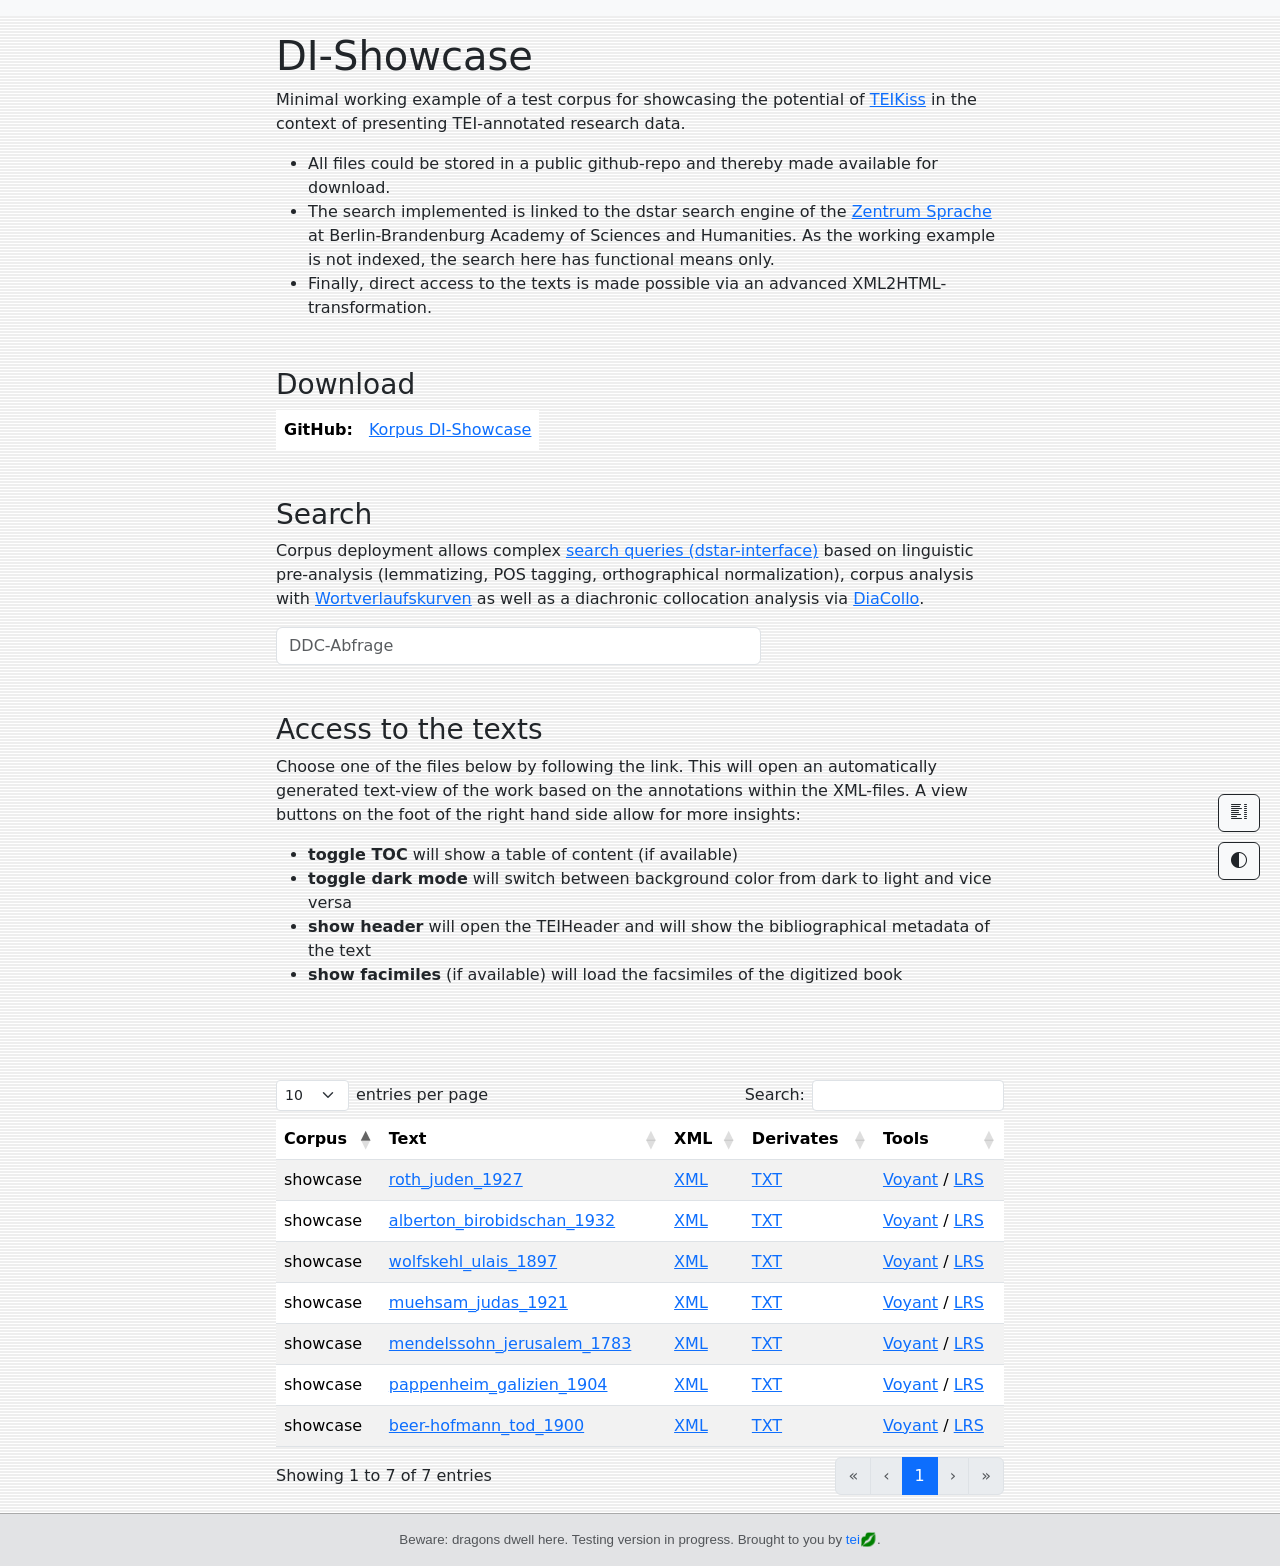
==== docs/index.html @ 68587efe "mv output to docs" ====
<!DOCTYPE html>
<html>
<head>
<meta http-equiv="Content-Type" content="text/html; charset=UTF-8">
<meta name="robots" content="noindex">
<meta charset="UTF-8">
<meta name="viewport" content="width=device-width, initial-scale=1">
<title>showcase</title>
<link rel="apple-touch-icon" sizes="180x180" href="../../images/apple-touch-icon.png">
<meta name="apple-mobile-web-app-title" content="teikiss">
<link rel="manifest" href="../../images/site.webmanifest">
<link href="../../lib/bootstrap/bootstrap.min.css" rel="stylesheet">
<link rel="stylesheet" href="../../lib/bootstrap-icons/bootstrap-icons.css">
<link href="tei.css" rel="stylesheet">
<script src="../../lib/spotlight/spotlight.bundle.js"></script><script src="../../lib/popper/popper.min.js"></script><link rel="stylesheet" href="../../lib/tippy/tippy.css">
<script src="../../lib/tippy/tippy.umd.min.js"></script><script>
      window.dtaBase = 'https://www.deutschestextarchiv.de/'
    </script><script type="module" src="../../tei.js"></script><link rel="stylesheet" href="../../lib/datatables/dataTables.bootstrap5.min.css">
</head>
<body>
<div id="teik-spinner" class="position-fixed top-0 start-0 w-100 h-100 bg-dark bg-opacity-50 d-flex justify-content-center align-items-center d-none" style="z-index: 1050"><div class="spinner-border text-dark" role="status"><span class="visually-hidden">Loading…</span></div></div>
<header xmlns="http://www.w3.org/1999/xhtml">
  <nav class="navbar navbar-light bg-light">
    <div class="container-fluid">
	<!--      <a class="navbar-brand" href="/kiss">tei💋</a> -->
    </div>
  </nav>
</header><div class="content"><main class="flex-shrink-0"><div class="container"><div class="row">
<div class="col-lg-8 col-md-8 mx-auto p-3">
<h1>DI-Showcase</h1>
<p>
	  Minimal working example of a test corpus for showcasing the
	  potential of <a href="https://github.com/deutschestextarchiv/teikiss">TEIKiss</a> in the context of presenting
	  TEI-annotated research data.  
      </p>
<ul>
<li>All files could be stored in a public github-repo and
		 thereby made available for download.</li>
<li>The search implemented is linked to the dstar search engine of
	 the <a href="https://www.bbaw.de/forschung/zentren/zentrum-sprache">Zentrum
		     Sprache</a> at Berlin-Brandenburg Academy of
	 Sciences and Humanities. As the working example is not
	 indexed, the search here has functional means only.</li>
<li>Finally, direct access to the texts is made possible via
	     an advanced XML2HTML-transformation.</li>
</ul>
</div>
<div class="col-lg-8 col-md-8 mx-auto p-3">
<h3>Download</h3>
<table class="table table-borderless" style="width:auto"><tr>
<td><b>GitHub:</b></td>
<td><a href="https://github.com/mhug/showcase_data">Korpus DI-Showcase</a></td>
</tr></table>
</div>
<div class="col-lg-8 col-md-8 mx-auto p-3">
<h3>Search</h3>
<p>
          Corpus deployment allows complex <a href="https://ddc.dwds.de/dstar/dtaxl">search queries (dstar-interface)</a>
          based on linguistic pre-analysis (lemmatizing, POS tagging,
          orthographical normalization), corpus analysis with <a href="https://ddc.dwds.de/dstar/dtaxl/hist.perl">Wortverlaufskurven</a>
          as well as a diachronic collocation analysis via 
          <a href="https://ddc.dwds.de/dstar/dtaxl/diacollo/">DiaCollo</a>.
        </p>
<form class="mb-3 mx-auto" method="get" action="https://ddc.dwds.de/dstar/dtaxl/dstar.perl"><div class="col-8"><div class="input-group"><input class="form-control" type="search" name="q" placeholder="DDC-Abfrage"></div></div></form>
</div>
<div class="col-lg-8 col-md-12 mx-auto p-3">
<h3>Access to the texts</h3>
<p>
	  Choose one of the files below by following the link. This will open
	  an automatically generated text-view of the work based on
	  the annotations within the XML-files. A view buttons on the
	  foot of the right hand side allow for more insights:
	  <ul>
<li>
<b>toggle TOC</b> will show a table of content (if
		  available)</li>
<li>
<b>toggle dark mode</b> will switch between background
		  color from dark to light and vice versa
	      </li>
<li>
<b>show header</b> will open the TEIHeader and will show
		  the bibliographical metadata of the text
	      </li>
<li>
<b>show facimiles</b> (if available) will load the facsimiles of the digitized book
	      </li>
</ul></p>
</div>
<div class="col-lg-8 col-md-12 mx-auto p-3"><div style="margin-top: 5ex;"><table id="index-table" class="table table-striped table-hover">
<thead></thead>
<tbody></tbody>
</table></div></div>
</div></div></main></div>
<footer><div class="teik-footer text-center bg-secondary-subtle p-3 text-muted">
      Beware: dragons dwell here. Testing version in progress. Brought to you by <a href="https://github.com/haoess/teikiss">tei<span style="color:transparent;text-shadow:0 0 green">💋</span></a>.
    </div></footer><div class="teik-toolset"><button type="button" class="btn btn-light btn-default btn-outline-dark" id="toggleDarkMode"><i class="bi bi-circle-half" title="toggle dark mode" data-bs-toggle="tooltip"></i></button></div>
<script src="../../lib/bootstrap/bootstrap.bundle.min.js"></script><script src="../../lib/datatables/jquery-3.7.1.min.js"></script><script src="../../lib/datatables/dataTables.min.js"></script><script src="../../lib/datatables/dataTables.bootstrap5.min.js"></script><script type="module">
          const resp = await fetch('index.json');
          const json = await resp.json();

          const columns = json.columns.map((col, i) => {
            if (i === 1) {
              return {
                ...col,
                render: (data, type, row) =>
                  type === 'display'
                    ? `<a href="${data}.html">${data}</a>`
                    : data
              };
            }
            return col;
          });

          new DataTable('#index-table', {
            ajax: {
              url: 'index.json',
              dataSrc: 'data'
            },
            columns 
          })
        </script>
</body>
</html>
---- docs/tei.css ----
/* font definitions */
/* noto-sans-regular - latin_latin-ext */
@font-face {
  font-display: swap;
  font-family: 'Noto Sans';
  font-style: normal;
  font-weight: 400;
  src: url('fonts/noto-sans-v42-latin_latin-ext-regular.woff2') format('woff2');
}
/* noto-sans-italic - latin_latin-ext */
@font-face {
  font-display: swap;
  font-family: 'Noto Sans';
  font-style: italic;
  font-weight: 400;
  src: url('fonts/noto-sans-v42-latin_latin-ext-italic.woff2') format('woff2');
}
/* noto-sans-700 - latin_latin-ext */
@font-face {
  font-display: swap;
  font-family: 'Noto Sans';
  font-style: normal;
  font-weight: 700;
  src: url('fonts/noto-sans-v42-latin_latin-ext-700.woff2') format('woff2');
}
/* noto-sans-700italic - latin_latin-ext */
@font-face {
  font-display: swap;
  font-family: 'Noto Sans';
  font-style: italic;
  font-weight: 700;
  src: url('fonts/noto-sans-v42-latin_latin-ext-700italic.woff2') format('woff2');
}

/* junicode variable font */
@font-face {
  font-family: JuniusVF;
  src: url("fonts/JunicodeVF-Roman.woff2");
  font-weight: 300 700;
  font-stretch: 75% 125%;
  font-style: normal
}

/* junicode variable font italic */
@font-face {
  font-family: JuniusVF;
  src: url("fonts/JunicodeVF-Italic.woff2");
  font-weight: 300 700;
  font-stretch: 75% 125%;
  font-style: italic
}

/* ------------------------- */

/* variables */
:root {
  --font-sans: 'Noto Sans', sans-serif;
  --font-serif: 'JuniusVF', serif;
}

/* generic CSS */
html, body { height:100%; margin:0 }

body {
  background: linear-gradient(to bottom, #fff, #fff 50%, #eee 50%, #eee);
  background-size: 100px 3px;
  display: flex;
  flex-direction: column;
  min-height: 100vh
}
[data-bs-theme="dark"] body {
  background: linear-gradient(to bottom, #212529, #212529 50%, #1a1e21 50%, #1a1e21);
  background-size: 100px 3px;
}

header { font-family: var(--font-sans) }
main { }
footer { margin-top:auto }

.content { flex-grow:1 }

.hidden { display:none }

/* wrapper for all TEI div elements */
.teik-div-wrapper {
  position: relative;
  display: block;
  border:1px solid #eee;
  margin-bottom: 1rem;
  padding: 1.5rem .5rem .5rem
}
/* label for TEI div elements*/
.teik-div-label {
  position:absolute;
  top: 0px;
  right: 0px;
  font-family: var(--font-sans);
  font-style: normal;
  font-size: 9pt
}

.teik-footer {
  font-family: var(--font-sans);
  border-top: 1px solid #aaa;
  font-size:smaller
}
.teik-footer a {
  text-decoration:none
}
.teik-footer a:hover {
  transform: scale(1.2);
  transition: transform 0.2s ease
}

/* teikiss toolset buttons */
.teik-toolset {
  position: fixed;
  bottom: 20px;
  right: 20px;
  display: flex;
  flex-direction: column;
  gap: 10px;
}

/* table of contents */
#teik-toc {
  position: fixed;
  top: 1em;
  right: 1em;
  max-height: 90vh;
  min-width: 300px;
  max-width: 300px;
  overflow-y: auto;
  background: var(--bs-secondary-bg-subtle);
  padding: 0.5em;
  border: 1px solid #ccc;
  box-shadow: 0 0 5px rgba(0,0,0,0.1);
  z-index: 1000;
  font-size:10pt;
}

#teik-toc button { float:right }

/* facsimiles */
.teik-side-figure {
  display: block;
  float: left;
  clear: left;
  width: 300px;
  max-height: 520px;
  background: var(--bs-secondary-bg-subtle);
  padding: 10px;
  text-indent: 0
}
.teik-side-figure img {
  max-height: 520px;
  -webkit-transition:.3s ease-in-out;
  transition: .3s ease-in-out
}
.teik-side-figure img:hover {
  -webkit-transform: scale(1.05);
  transform: scale(1.05)
}
.teik-side-figure figcaption {
  background: var(--bs-secondary-bg-subtle)
  width:100%
}

@media (max-width:1279px ) {
  .teik-side-figure { width:200px }
}
@media (max-width:850px ) {
  .teik-side-figure { width:150px }
}
@media (max-width:767px) {
  .teik-side-figure { display:none }
}

/* ------------------------- */

/* modals */
.teik-modal {
  position: fixed;
  z-index: 1000;
  left: 0;
  top: 0;
  width: 100%;
  height: 100%;
  display: flex;
  justify-content: center;
  align-items: center;
}

.teik-modal-content {
  background: var(--bs-secondary-bg-subtle);
  padding: 20px;
  border-radius: 5px;
  max-width: 500px;
  text-align: left;
  position: relative;
}

#teik-modal-close {
  position: absolute;
  top: 10px;
  right: 15px;
  font-size: 18px;
  cursor: pointer;
}

.teik-info-icon {
  font-size: 14px;
  color: blue;
  cursor: pointer;
  margin-left: 5px;
}

/* ------------------------- */

/* TEI CSS */

.tei { background:#fff }
[data-bs-theme="dark"] .tei { background:#212529; color:#eee }

/* elements within <teiHeader> */

.tei-teiHeader {
  font-family: var(--font-sans);
  background: var(--bs-primary-bg-subtle);
  padding: 10px;
  margin-bottom: 5rem
}
.tei-teiHeader div { margin-left:1rem }
.tei-teiHeader .teik-element { font-weight:bold }
.tei-teiHeader .teik-attr { font-family:monospace; font-size:smaller; color:var(--bs-success) }
.tei-teiHeader .teik-attrval {  }

.tei-teiHeader p { margin-bottom:0 }

.tei-fileDesc { display:block }

.tei-respStmt { display:block }

.tei-tagsDecl { display:none }

.tei-titleStmt { display:block }

/* elements within <text> */

.tei-abbr { }

.tei-actor { }

.tei-add { color:#216b46 }

.tei-argument { display:block; text-align:center; font-size:smaller }

.tei-back { }

.tei-bibl { }

.tei-body { }

.tei-byline { }

.tei-castGroup { display:inline-block }

.tei-castItem {
  display: list-item;
  list-style-type: none;
  text-indent: -1.5rem;
  margin-left: 1.5rem;
  position: relative
}

.tei-castList { display:block }

.tei-cb { }

.tei-cell { display:table-cell }
.tei-cell[data-rendition~="#leftBraced"],
.tei-cell[data-rendition~="#rightBraced"]{ vertical-align:middle }

.tei-choice { border-bottom:1px dashed green; cursor:help }

.tei-cit { }

.tei-closer { }

.tei-date { }

.tei-dateline { }

.tei-del { text-decoration:line-through; color:#902d3b}

.tei-div { display:block }

.tei-docAuthor { }

.tei-docDate { }

.tei-docEdition { }

.tei-docImprint { }

.tei-docTitle { }

.tei-epigraph { }

.tei-figure { color:#999; border:1px solid #eee; display:inline-block; text-align:center }
.tei-figure .tei-head { font-size:inherit }

.tei-floatingText { }

/* via JS */
.tei-footnote-line { border-top:1px solid #999; width:5rem; margin:1rem 0 .5rem 0 }
.tei-footnote-text { font-size:smaller }
.tei-footnote-sign { vertical-align:super; font-size:.7em }
.tei-footnote-text > :nth-child(3) { display:inline }

.tei-formula { }
.tei-formula:empty::before { content:'[formula]'; color:var(--bs-secondary); font-family:var(--font-sans) }

.tei-front { }

.tei-fw { font-weight:normal; font-style:normal; font-size:11pt }
.tei-fw[data-type="catch"] { display:block; text-align:right }
.tei-fw[data-type="folNum"] { display:block; text-align:center }
.tei-fw[data-type="header"] { display:block; text-align:center }
.tei-fw[data-type="sig"] { display:block; text-align:center }

.tei-gap { }
.tei-gap::before { content:"[gap]"; color:var(--bs-secondary) }

.tei-head { display:block; text-align:center; font-size:larger; font-weight:bold; margin-top:1rem }

.tei-hi { }

.tei-imprimatur { }

.tei-item { display:list-item; list-style-type:none; text-indent:-1.5rem; margin-left:1.5rem; position:relative }

.tei-l { }

.tei-lb::after { display:block; content:"\a" }

.tei-lg { display:block; margin:1rem 0 1rem 2rem }

.tei-list { display:inline-block }

.tei-listBibl { display:block }

.tei-text .tei-measure-empty::before { content:"[measure] " }
.tei-text .tei-measure-empty { color:var(--bs-secondary); background:#eee }

.tei-metamark { color:var(--bs-secondary) }
.tei-metamark:empty::before { content:"⎡" }

.tei-milestone::after { display:block; margin:1rem 0; content:"" }
.tei-milestone[data-rendition="#hr"]::after { width:50%; margin:1rem auto; height:1px; background:#999 }
.tei-milestone[data-rendition="#hrBlue"]::after { width:50%; margin:1rem auto; height:1px; background:blue }
.tei-milestone[data-rendition="#hrRed"]::after { width:50%; margin:1rem auto; height:1px; background:red }
.tei-milestone[data-rendition="#vr"]::after { border-left:1px solid #666; height:2rem }

.tei-name { }

.tei-note { }
.tei-note[data-type="editorial"] .tei-bibl { font-style:italic }

.tei-opener { }

.tei-orgName { }

.tei-orig { }

.tei-p { display:block; text-indent:2rem; margin-top:.5rem }
.tei-sp .tei-p { display:inline; text-indent:0 }
.tei-footnote-text .tei-p { text-indent:0 }

.tei-pb {
  display: block;
  text-indent: 0;
  text-align: center;
  margin: 1rem 0;
  color: var(--bs-secondary);
  font-family: var(--font-sans);
  font-size: 10pt;
  font-weight: normal;
  font-style:normal
}
.tei-pb[data-n]:empty::before { content:'[page ' attr(data-n) ']' }

.tei-text .tei-persName, .tei-text .tei-persName * { color:#ff006e !important }

.tei-text .tei-placeName, .tei-text .tei-placeName * { color:#8338ec !important }

.tei-postscript { }

.tei-publisher { }

.tei-pubPlace { }

.tei-q { }

.tei-quote, .tei-quote * { background:#e4fcff }

.tei-ref { }

.tei-reg { }

.tei-role { display:inline }

.tei-roleDesc { display:inline }
.tei-roleDesc::before { content:" " }

.tei-row { display:table-row }

.tei-salute { }

.tei-sic { }

.tei-signed { }

.tei-sp { display:block; margin-bottom:1rem }

.tei-space { }
.tei-space[data-dim="horizontal"] { display:inline-block; width:50px }
.tei-space[data-dim="vertical"] { display:inline-block; height:50px }

.tei-speaker { }

.tei-spGrp { }

.tei-stage { font-style:italic }

.tei-subst { }

.tei-supplied { color:var(--bs-secondary) }
.tei-supplied::before { content:'[' }
.tei-supplied::after { content:']' }

.tei-table { display:table; border-collapse:separate }

.tei-text { font-family:var(--font-serif); font-size:14pt }

.tei-titlePage { text-align:center; display:block }

.tei-titlePart { }

.tei-trailer { }

/* ------------------------- */

/* @rendition values */

[data-rendition~="#aq"]      { font-family:var(--font-sans); font-size:smaller }
[data-rendition~="#b"]       { font-weight:bold }
[data-rendition~="#blue"]    { color:blue }
[data-rendition~="#c"]       { display:block; text-align:center }
[data-rendition~="#et"]      { display:block; margin-left:2em; text-indent:0 }
[data-rendition~="#et2"]     { display:block; margin-left:4em; text-indent:0 }
[data-rendition~="#et3"]     { display:block; margin-left:6em; text-indent:0 }
[data-rendition~="#fr"]      { /* TODO, any ideas? */ }
[data-rendition~="#g"]       { letter-spacing:0.125em }
[data-rendition~="#i"]       { font-style:italic }
[data-rendition~="#in"]      { font-size:150% }
[data-rendition~="#k"]       { font-variant:small-caps }
[data-rendition~="#larger"]  { font-size:larger }
[data-rendition~="#red"]     { color:red }
[data-rendition~="#right"]   { display:block; text-align:right }
[data-rendition~="#s"]       { text-decoration:line-through }
[data-rendition~="#smaller"] { font-size:smaller }
[data-rendition~="#sup"]     { vertical-align:super; font-size:70% }
[data-rendition~="#sup"]     { vertical-align:super; font-size:.7em }
[data-rendition~="#u"]       { text-decoration:underline; text-decoration-thickness:1px }
[data-rendition~="#uu"]      { border-bottom:double 3px #000 }

[data-rendition~="#rightBraced"] {
  border-style:solid;
  border-width:0px 12px 0px 0px;
  border-image:url(images/curly-bracket-right.png) 0 541 0 0 repeat stretch;
  padding-right:0.5rem !important;
}

td[data-rendition~="#rightBraced"] {
  border-style:solid;
  border-width:0px 12px 0px 0px;
  border-image:url(images/curly-bracket-left.png) 0 541 0 0 repeat stretch;
  padding-right:0.5rem !important;
}

[data-rendition~="#leftBraced"] {
  border-style:solid;
  border-width:0px 0px 0px 12px;
  border-image:url(images/curly-bracket-left.png) 0 0 0 541 repeat stretch;
  padding-left:0.5rem !important;
}

td[data-rendition~="#leftBraced"] {
  border-style:solid;
  border-width:0px 0px 0px 12px;
  border-image:url(images/curly-bracket-right.png) 0 0 0 541 repeat stretch;
  padding-left:0.5rem !important;
}

[data-rendition~="#bottomBraced"] {
  border-style:solid;
  border-width:0px 0px 12px 0px;
  border-image:url(images/curly-bracket-bottom.png) 0 0 541 0 repeat stretch;
  padding-top:0.5rem !important;
}

td[data-rendition~="#bottomBraced"] {
  border-style:solid;
  border-width:0px 0px 12px 0px;
  border-image:url(images/curly-bracket-bottom.png) 0 0 541 0 repeat stretch;
  padding-bottom:0.5rem !important;
}

[data-rendition~="#topBraced"] {
  border-style:solid;
  border-width:12px 0px 0 0px;
  border-image:url(images/curly-bracket-top.png) 541 0 0 0 repeat stretch;
  padding-top:0.5rem !important;
}

td[data-rendition~="#topBraced"] {
  border-style:solid;
  border-width:12px 0px 0px 0px;
  border-image:url(images/curly-bracket-top.png) 541 0 0 0 repeat stretch;
  padding-bottom:0.5rem !important;
}
---- lib/tippy/tippy.css ----
.tippy-box[data-animation=fade][data-state=hidden]{opacity:0}[data-tippy-root]{max-width:calc(100vw - 10px)}.tippy-box{position:relative;background-color:#333;color:#fff;border-radius:4px;font-size:14px;line-height:1.4;white-space:normal;outline:0;transition-property:transform,visibility,opacity}.tippy-box[data-placement^=top]>.tippy-arrow{bottom:0}.tippy-box[data-placement^=top]>.tippy-arrow:before{bottom:-7px;left:0;border-width:8px 8px 0;border-top-color:initial;transform-origin:center top}.tippy-box[data-placement^=bottom]>.tippy-arrow{top:0}.tippy-box[data-placement^=bottom]>.tippy-arrow:before{top:-7px;left:0;border-width:0 8px 8px;border-bottom-color:initial;transform-origin:center bottom}.tippy-box[data-placement^=left]>.tippy-arrow{right:0}.tippy-box[data-placement^=left]>.tippy-arrow:before{border-width:8px 0 8px 8px;border-left-color:initial;right:-7px;transform-origin:center left}.tippy-box[data-placement^=right]>.tippy-arrow{left:0}.tippy-box[data-placement^=right]>.tippy-arrow:before{left:-7px;border-width:8px 8px 8px 0;border-right-color:initial;transform-origin:center right}.tippy-box[data-inertia][data-state=visible]{transition-timing-function:cubic-bezier(.54,1.5,.38,1.11)}.tippy-arrow{width:16px;height:16px;color:#333}.tippy-arrow:before{content:"";position:absolute;border-color:transparent;border-style:solid}.tippy-content{position:relative;padding:5px 9px;z-index:1}
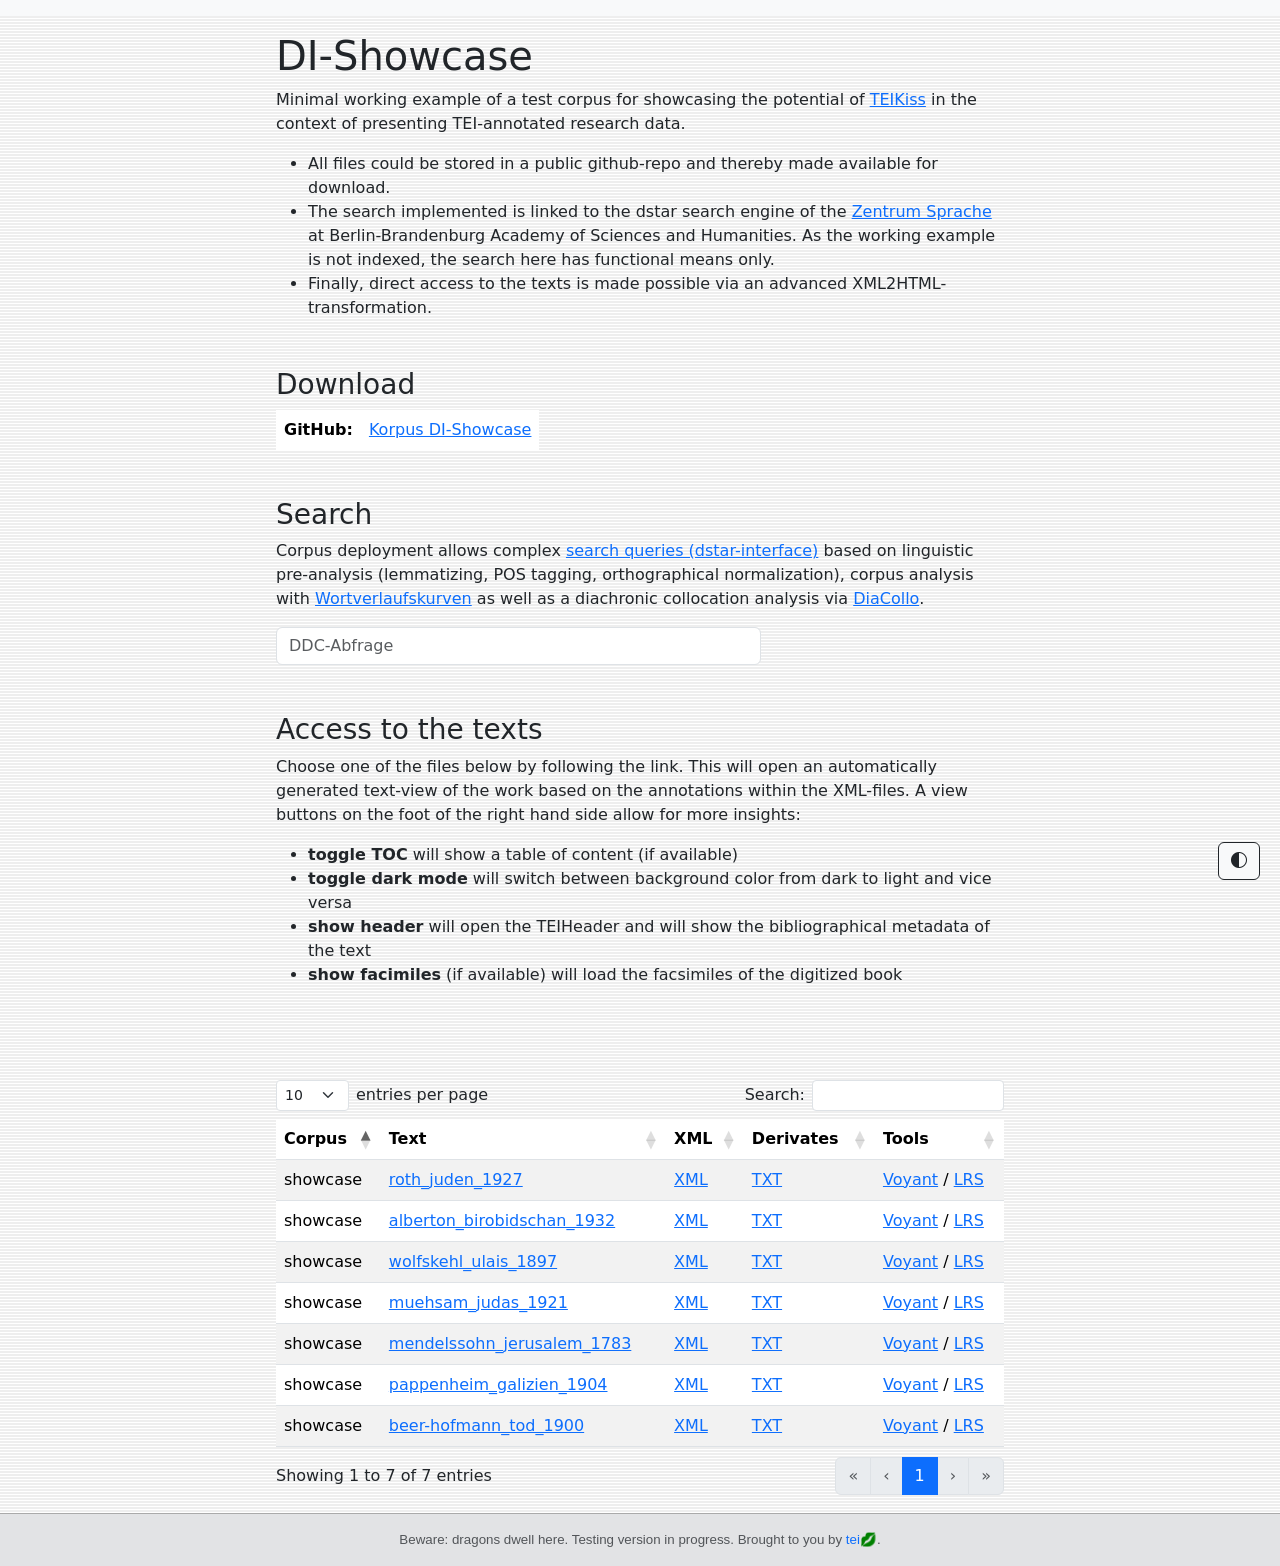
==== commit 3f73726c: "include tei.js" ====
--- a/docs/index.html
+++ b/docs/index.html
@@ -15,7 +15,7 @@
 <script src="../../lib/spotlight/spotlight.bundle.js"></script><script src="../../lib/popper/popper.min.js"></script><link rel="stylesheet" href="../../lib/tippy/tippy.css">
 <script src="../../lib/tippy/tippy.umd.min.js"></script><script>
       window.dtaBase = 'https://www.deutschestextarchiv.de/'
-    </script><script type="module" src="../../tei.js"></script><link rel="stylesheet" href="../../lib/datatables/dataTables.bootstrap5.min.css">
+    </script><script type="module" src="tei.js"></script><link rel="stylesheet" href="../../lib/datatables/dataTables.bootstrap5.min.css">
 </head>
 <body>
 <div id="teik-spinner" class="position-fixed top-0 start-0 w-100 h-100 bg-dark bg-opacity-50 d-flex justify-content-center align-items-center d-none" style="z-index: 1050"><div class="spinner-border text-dark" role="status"><span class="visually-hidden">Loading…</span></div></div>
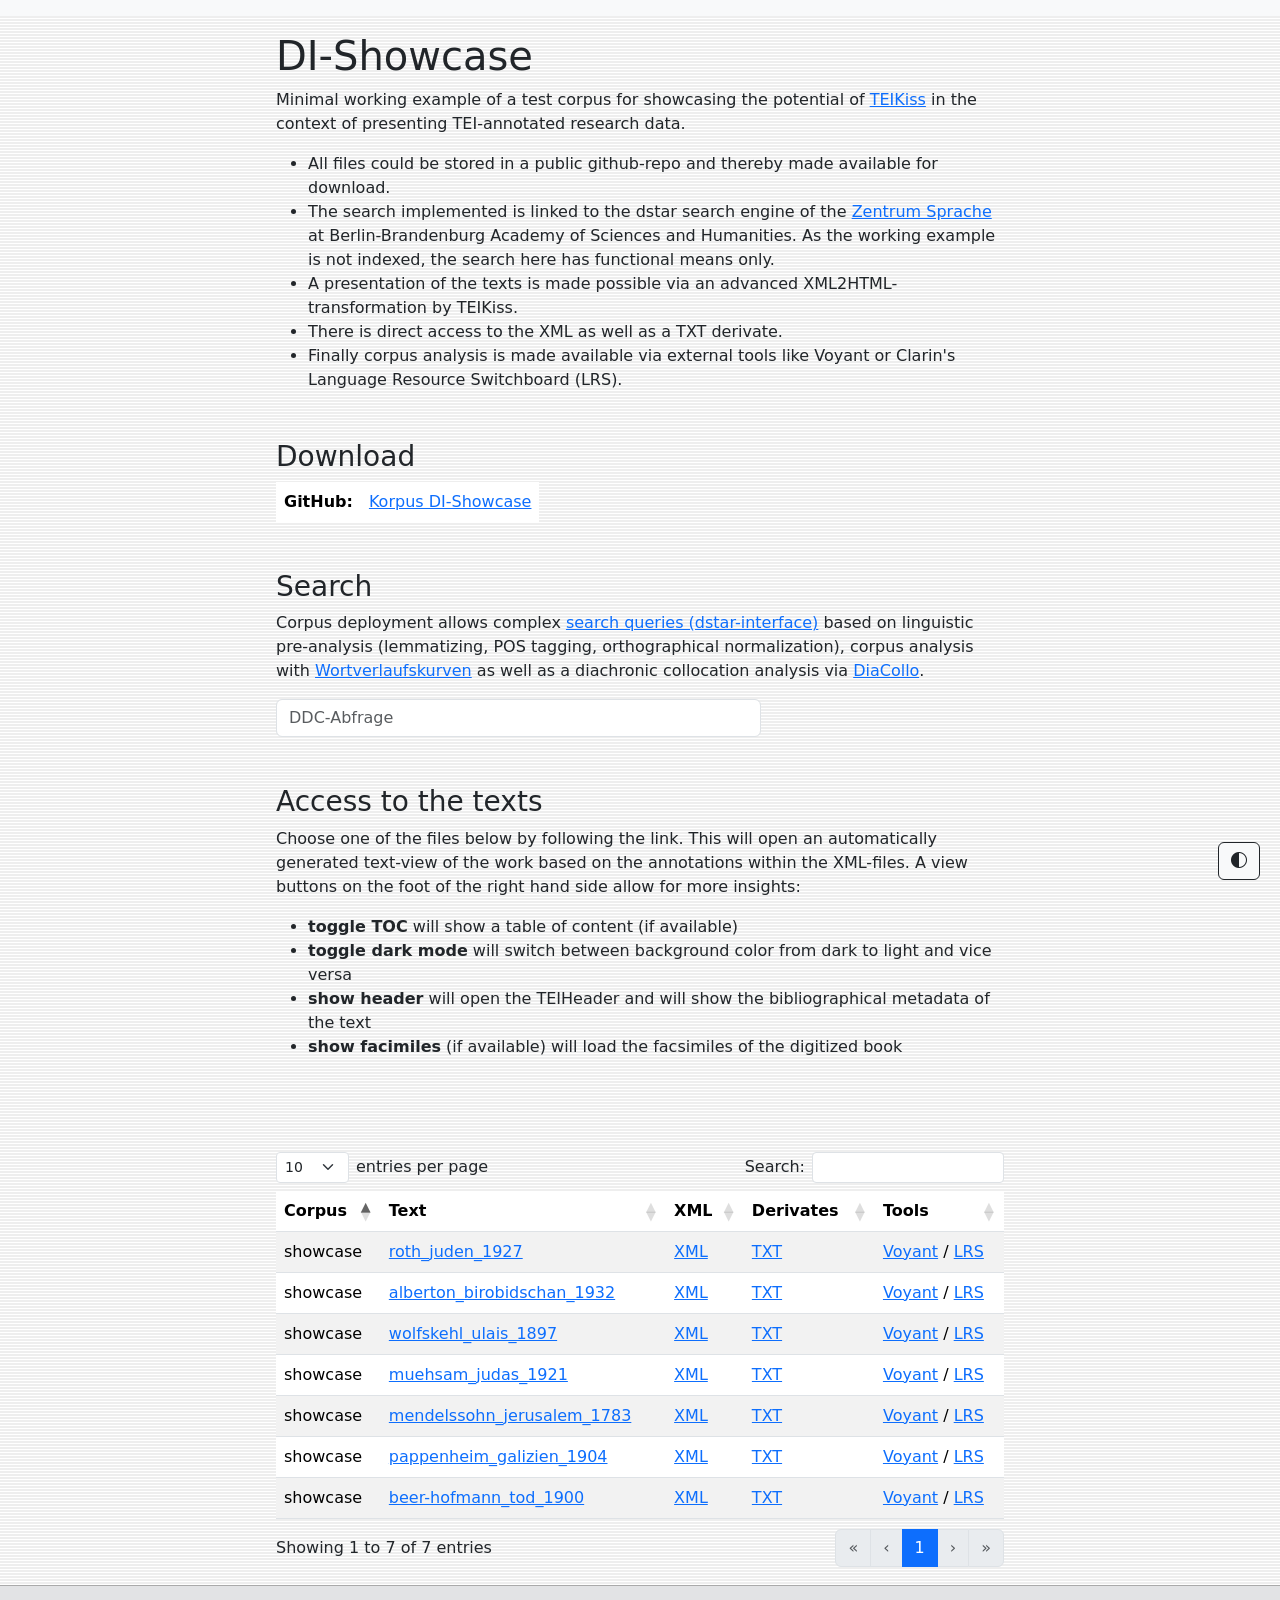
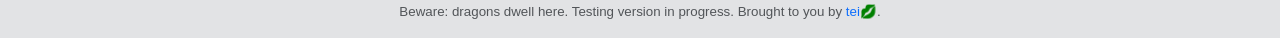
==== commit 1e759d7a: "update html" ====
--- a/docs/index.html
+++ b/docs/index.html
@@ -6,16 +6,16 @@
 <meta charset="UTF-8">
 <meta name="viewport" content="width=device-width, initial-scale=1">
 <title>showcase</title>
-<link rel="apple-touch-icon" sizes="180x180" href="../../images/apple-touch-icon.png">
+<link rel="apple-touch-icon" sizes="180x180" href="images/apple-touch-icon.png">
 <meta name="apple-mobile-web-app-title" content="teikiss">
-<link rel="manifest" href="../../images/site.webmanifest">
-<link href="../../lib/bootstrap/bootstrap.min.css" rel="stylesheet">
-<link rel="stylesheet" href="../../lib/bootstrap-icons/bootstrap-icons.css">
+<link rel="manifest" href="images/site.webmanifest">
+<link href="lib/bootstrap/bootstrap.min.css" rel="stylesheet">
+<link rel="stylesheet" href="lib/bootstrap-icons/bootstrap-icons.css">
 <link href="tei.css" rel="stylesheet">
-<script src="../../lib/spotlight/spotlight.bundle.js"></script><script src="../../lib/popper/popper.min.js"></script><link rel="stylesheet" href="../../lib/tippy/tippy.css">
-<script src="../../lib/tippy/tippy.umd.min.js"></script><script>
+<script src="lib/spotlight/spotlight.bundle.js"></script><script src="lib/popper/popper.min.js"></script><link rel="stylesheet" href="lib/tippy/tippy.css">
+<script src="lib/tippy/tippy.umd.min.js"></script><script>
       window.dtaBase = 'https://www.deutschestextarchiv.de/'
-    </script><script type="module" src="tei.js"></script><link rel="stylesheet" href="../../lib/datatables/dataTables.bootstrap5.min.css">
+    </script><script type="module" src="tei.js"></script><link rel="stylesheet" href="lib/datatables/dataTables.bootstrap5.min.css">
 </head>
 <body>
 <div id="teik-spinner" class="position-fixed top-0 start-0 w-100 h-100 bg-dark bg-opacity-50 d-flex justify-content-center align-items-center d-none" style="z-index: 1050"><div class="spinner-border text-dark" role="status"><span class="visually-hidden">Loading…</span></div></div>
@@ -41,8 +41,10 @@
 		     Sprache</a> at Berlin-Brandenburg Academy of
 	 Sciences and Humanities. As the working example is not
 	 indexed, the search here has functional means only.</li>
-<li>Finally, direct access to the texts is made possible via
-	     an advanced XML2HTML-transformation.</li>
+<li>A presentation of the texts is made possible via an advanced XML2HTML-transformation by TEIKiss.</li>
+<li>There is direct access to the XML as well as a TXT derivate.</li>
+<li>Finally corpus analysis is made available via external tools like
+    Voyant or Clarin's Language Resource Switchboard (LRS).</li>
 </ul>
 </div>
 <div class="col-lg-8 col-md-8 mx-auto p-3">
@@ -95,7 +97,7 @@
 <footer><div class="teik-footer text-center bg-secondary-subtle p-3 text-muted">
       Beware: dragons dwell here. Testing version in progress. Brought to you by <a href="https://github.com/haoess/teikiss">tei<span style="color:transparent;text-shadow:0 0 green">💋</span></a>.
     </div></footer><div class="teik-toolset"><button type="button" class="btn btn-light btn-default btn-outline-dark" id="toggleDarkMode"><i class="bi bi-circle-half" title="toggle dark mode" data-bs-toggle="tooltip"></i></button></div>
-<script src="../../lib/bootstrap/bootstrap.bundle.min.js"></script><script src="../../lib/datatables/jquery-3.7.1.min.js"></script><script src="../../lib/datatables/dataTables.min.js"></script><script src="../../lib/datatables/dataTables.bootstrap5.min.js"></script><script type="module">
+<script src="lib/bootstrap/bootstrap.bundle.min.js"></script><script src="lib/datatables/jquery-3.7.1.min.js"></script><script src="lib/datatables/dataTables.min.js"></script><script src="lib/datatables/dataTables.bootstrap5.min.js"></script><script type="module">
           const resp = await fetch('index.json');
           const json = await resp.json();
 
--- a/docs/lib/tippy/tippy.css
+++ b/docs/lib/tippy/tippy.css
@@ -0,0 +1 @@
+.tippy-box[data-animation=fade][data-state=hidden]{opacity:0}[data-tippy-root]{max-width:calc(100vw - 10px)}.tippy-box{position:relative;background-color:#333;color:#fff;border-radius:4px;font-size:14px;line-height:1.4;white-space:normal;outline:0;transition-property:transform,visibility,opacity}.tippy-box[data-placement^=top]>.tippy-arrow{bottom:0}.tippy-box[data-placement^=top]>.tippy-arrow:before{bottom:-7px;left:0;border-width:8px 8px 0;border-top-color:initial;transform-origin:center top}.tippy-box[data-placement^=bottom]>.tippy-arrow{top:0}.tippy-box[data-placement^=bottom]>.tippy-arrow:before{top:-7px;left:0;border-width:0 8px 8px;border-bottom-color:initial;transform-origin:center bottom}.tippy-box[data-placement^=left]>.tippy-arrow{right:0}.tippy-box[data-placement^=left]>.tippy-arrow:before{border-width:8px 0 8px 8px;border-left-color:initial;right:-7px;transform-origin:center left}.tippy-box[data-placement^=right]>.tippy-arrow{left:0}.tippy-box[data-placement^=right]>.tippy-arrow:before{left:-7px;border-width:8px 8px 8px 0;border-right-color:initial;transform-origin:center right}.tippy-box[data-inertia][data-state=visible]{transition-timing-function:cubic-bezier(.54,1.5,.38,1.11)}.tippy-arrow{width:16px;height:16px;color:#333}.tippy-arrow:before{content:"";position:absolute;border-color:transparent;border-style:solid}.tippy-content{position:relative;padding:5px 9px;z-index:1}
